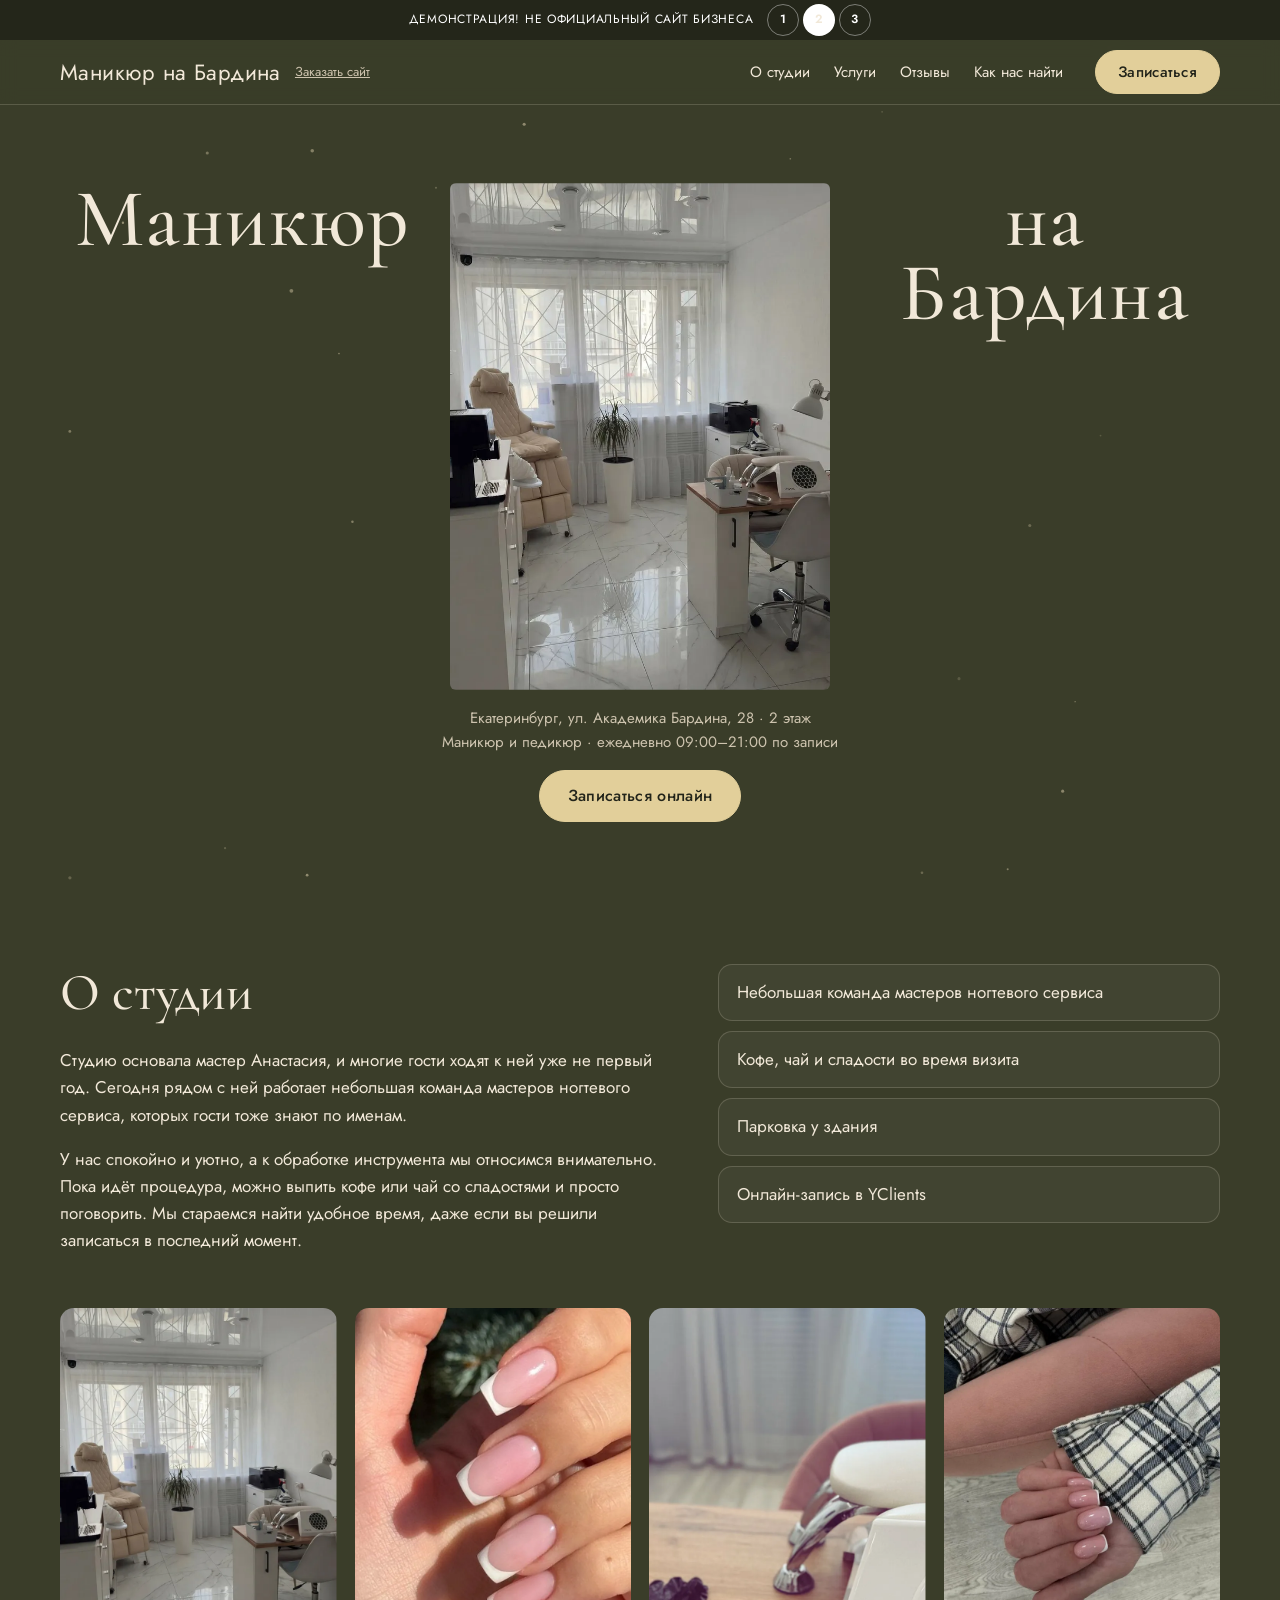
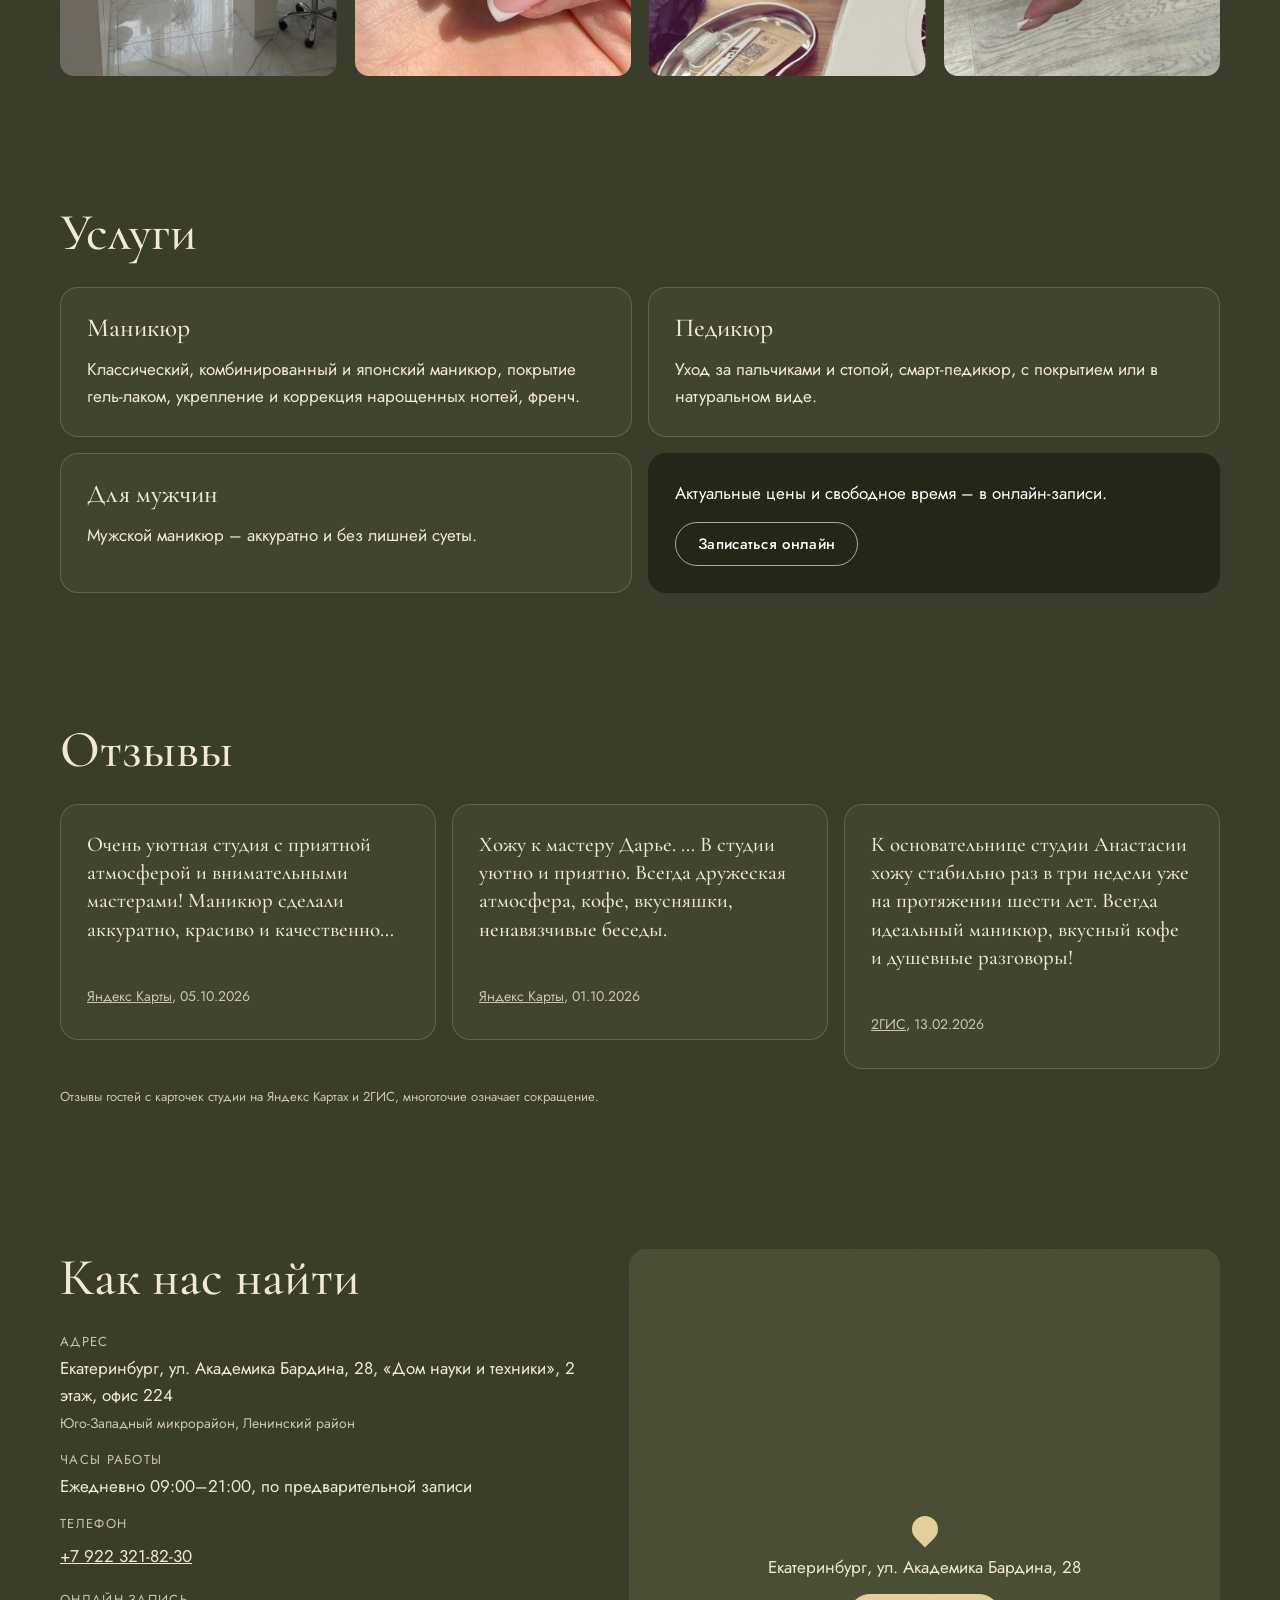
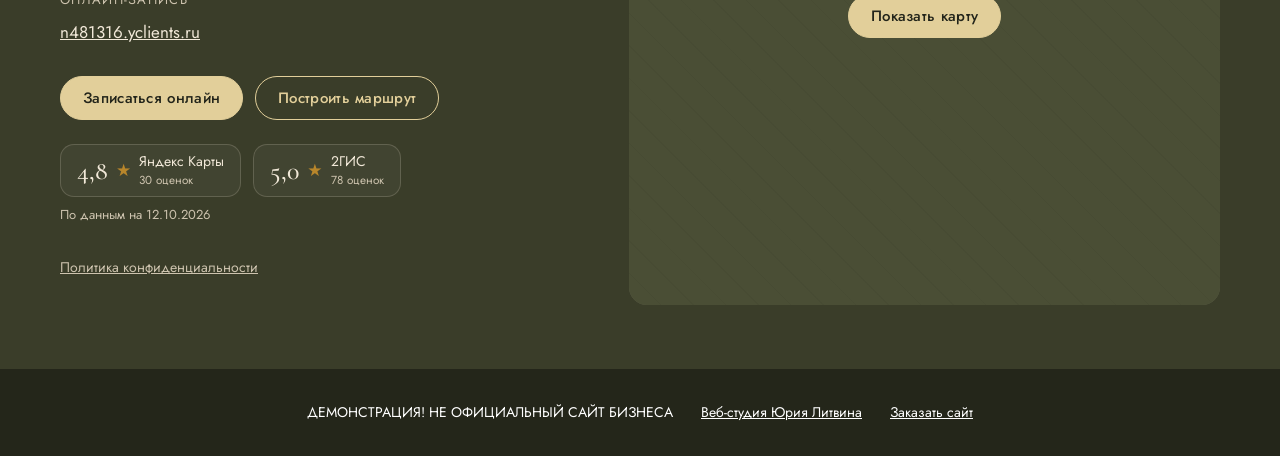
==== v2/index.html @ b66b6793 "Demo site" ====
<!DOCTYPE html>
<html lang="ru" class="v2">
<head>
<meta charset="utf-8">
<meta name="viewport" content="width=device-width, initial-scale=1.0">
<meta name="robots" content="noindex, nofollow">
<title>Маникюр на Бардина · ногтевая студия в Екатеринбурге</title>
<meta name="description" content="Маникюр на Бардина · ногтевая студия в Екатеринбурге на ул. Академика Бардина, 28: маникюр, педикюр, мужской маникюр. Ежедневно 09:00–21:00 по записи.">
<meta name="theme-color" content="#2a1e21">
<link rel="icon" sizes="any" href="../logos/favicon.ico">
<link rel="icon" type="image/svg+xml" href="../logos/favicon.svg">
<link rel="icon" type="image/png" sizes="32x32" href="../logos/favicon-32x32.png">
<link rel="apple-touch-icon" sizes="180x180" href="../logos/apple-touch-icon.png">
<link rel="preload" href="../fonts/jost_vf_cyrillic-wght-normal.woff2" as="font" type="font/woff2" crossorigin>
<link rel="preload" href="../fonts/cormorant-garamond_cyrillic-500-normal.woff2" as="font" type="font/woff2" crossorigin>
<link rel="stylesheet" href="../css/fonts.css">
<link rel="stylesheet" href="../css/styles.css">
<link rel="stylesheet" href="../css/v2.css">
</head>
<body>
<a class="skip" href="#main">К содержимому</a>
<canvas class="dust" id="dust" aria-hidden="true"></canvas>
<div class="top" id="topbar">
  <div class="demo-strip"><span class="demo-strip__t">ДЕМОНСТРАЦИЯ! НЕ ОФИЦИАЛЬНЫЙ САЙТ БИЗНЕСА</span><nav class="variants" aria-label="Варианты дизайна"><ul role="list"><li><a href="../index.html" aria-label="Вариант дизайна 1">1</a></li><li><a href="../v2/index.html" aria-current="page" aria-label="Вариант дизайна 2">2</a></li><li><a href="../v3/index.html" aria-label="Вариант дизайна 3">3</a></li></ul></nav></div>
  <header class="header">
    <div class="header__in wrap">
      <a class="brand" href="#top" aria-label="Маникюр на Бардина"><span class="brand__a">Маникюр </span><span class="brand__b">на Бардина</span><span class="brand__m">МБ</span></a>
      <a class="order-link" href="https://litviniuv.ru/webstudio/order/?c=b3jg">Заказать сайт</a>
      <nav class="nav" aria-label="Разделы сайта"><ul><li><a href="#about">О студии</a></li><li><a href="#services">Услуги</a></li><li><a href="#reviews">Отзывы</a></li><li><a href="#contacts">Как нас найти</a></li></ul></nav>
      <a class="btn btn--accent header__book" href="https://n481316.yclients.ru/">Записаться</a>
      <a class="header__booksm" href="https://n481316.yclients.ru/" aria-label="Записаться онлайн"><span aria-hidden="true">Запись</span><svg viewBox="0 0 24 24" width="20" height="20" aria-hidden="true"><path fill="currentColor" d="M7 2h2v2h6V2h2v2h3a1 1 0 0 1 1 1v15a1 1 0 0 1-1 1H4a1 1 0 0 1-1-1V5a1 1 0 0 1 1-1h3zm12 7H5v10h14zM7 11h4v4H7z"/></svg></a>
      <button class="burger" type="button" aria-expanded="false" aria-controls="menu" aria-label="Открыть меню"><span class="burger__bar" aria-hidden="true"></span></button>
    </div>
  </header>
</div>
<div class="menu" id="menu" hidden>
  <nav class="menu__nav" aria-label="Меню">
    <ul><li><a href="#about">О студии</a></li><li><a href="#services">Услуги</a></li><li><a href="#reviews">Отзывы</a></li><li><a href="#contacts">Как нас найти</a></li><li><a href="https://n481316.yclients.ru/">Записаться онлайн</a></li><li><a href="tel:+79223218230">Позвонить +7 922 321-82-30</a></li><li><a href="https://litviniuv.ru/webstudio/order/?c=b3jg">Заказать сайт</a></li></ul>
  </nav>
  <div class="menu__contacts">
    <p>Екатеринбург, ул. Академика Бардина, 28, «Дом науки и техники», 2 этаж, офис 224<br>Ежедневно 09:00–21:00, по предварительной записи</p>
    <p><a href="tel:+79223218230">+7 922 321-82-30</a></p>
  </div>
</div>

<main id="main">

  <section class="h9" id="top" aria-labelledby="hero-h">
    <div class="wrap h9__in">
      <h1 id="hero-h" class="h9__h"><span class="h9__w h9__w--l">Маникюр</span><span class="h9__w h9__w--r">на Бардина</span><span class="sr"> · ногтевая студия в Екатеринбурге</span></h1>
      <figure class="h9__photo" id="h9photo"><img src="../images/interior-01.webp" alt="Светлый кабинет студии с мраморным полом, педикюрным креслом и маникюрным столом" width="720" height="960" fetchpriority="high"></figure>
      <p class="h9__line">Екатеринбург, ул. Академика Бардина, 28 · 2 этаж<br>Маникюр и педикюр · ежедневно 09:00–21:00 по записи</p>
      <a class="btn btn--accent btn--lg h9__btn" href="https://n481316.yclients.ru/">Записаться онлайн</a>
    </div>
  </section>

  <section class="section about" id="about" aria-labelledby="about-h">
    <div class="wrap">
      <div class="about__grid">
        <div class="about__text" data-reveal>
          <h2 id="about-h">О студии</h2>
          <p>Студию основала мастер Анастасия, и многие гости ходят к ней уже не первый год. Сегодня рядом с ней работает небольшая команда мастеров ногтевого сервиса, которых гости тоже знают по именам.</p>
          <p>У нас спокойно и уютно, а к обработке инструмента мы относимся внимательно. Пока идёт процедура, можно выпить кофе или чай со сладостями и просто поговорить. Мы стараемся найти удобное время, даже если вы решили записаться в последний момент.</p>
        </div>
        <ul class="perks" role="list" data-reveal>
          <li>Небольшая команда мастеров ногтевого сервиса</li><li>Кофе, чай и сладости во время визита</li><li>Парковка у здания</li><li>Онлайн-запись в YClients</li>
        </ul>
      </div>
      <ul class="grid34" role="list" aria-label="Фото студии и работ">
        <li class="tile" data-reveal><img src="../images/interior-01.webp" alt="Светлый кабинет с мраморным полом, педикюрным креслом и маникюрным столом" width="720" height="960" loading="lazy" decoding="async"></li>
        <li class="tile" data-reveal><img src="../images/work-01.webp" alt="Нежно-розовый френч на квадратных ногтях" width="720" height="960" loading="lazy" decoding="async"></li>
        <li class="tile" data-reveal><img src="../images/interior-02.webp" alt="Маникюрный стол: лоток с инструментом в крафт-пакете и перчатки" width="720" height="960" loading="lazy" decoding="async"></li>
        <li class="tile" data-reveal><img src="../images/work-02.webp" alt="Нюдовый френч на фоне клетчатого рукава" width="720" height="960" loading="lazy" decoding="async"></li>
      </ul>
    </div>
  </section>

  <section class="section services" id="services" aria-labelledby="services-h">
    <div class="wrap">
      <h2 id="services-h" data-reveal>Услуги</h2>
      <ul class="svc" role="list">
        <li class="svc__item" data-reveal><h3>Маникюр</h3><p>Классический, комбинированный и японский маникюр, покрытие гель-лаком, укрепление и коррекция нарощенных ногтей, френч.</p></li><li class="svc__item" data-reveal><h3>Педикюр</h3><p>Уход за пальчиками и стопой, смарт-педикюр, с покрытием или в натуральном виде.</p></li><li class="svc__item" data-reveal><h3>Для мужчин</h3><p>Мужской маникюр – аккуратно и без лишней суеты.</p></li>
        <li class="svc__item svc__item--cta" data-reveal><p>Актуальные цены и свободное время – в онлайн-записи.</p><a class="btn btn--ghost" href="https://n481316.yclients.ru/">Записаться онлайн</a></li>
      </ul>
    </div>
  </section>

  <section class="section" id="reviews" aria-labelledby="reviews-h">
    <div class="wrap">
      <h2 id="reviews-h" data-reveal>Отзывы</h2>
      <ul class="reviews" role="list"><li data-reveal><figure class="review"><blockquote><p>Очень уютная студия с приятной атмосферой и внимательными мастерами! Маникюр сделали аккуратно, красиво и качественно…</p></blockquote><figcaption><a href="https://yandex.com/maps/org/manikyur_na_bardina/224290098266/">Яндекс Карты</a>, 05.10.2026</figcaption></figure></li><li data-reveal><figure class="review"><blockquote><p>Хожу к мастеру Дарье. … В студии уютно и приятно. Всегда дружеская атмосфера, кофе, вкусняшки, ненавязчивые беседы.</p></blockquote><figcaption><a href="https://yandex.com/maps/org/manikyur_na_bardina/224290098266/">Яндекс Карты</a>, 01.10.2026</figcaption></figure></li><li data-reveal><figure class="review"><blockquote><p>К основательнице студии Анастасии хожу стабильно раз в три недели уже на протяжении шести лет. Всегда идеальный маникюр, вкусный кофе и душевные разговоры!</p></blockquote><figcaption><a href="https://2gis.ru/ekaterinburg/firm/70000001057417125">2ГИС</a>, 13.02.2026</figcaption></figure></li></ul>
      <p class="reviews__note" data-reveal>Отзывы гостей с карточек студии на Яндекс Картах и 2ГИС, многоточие означает сокращение.</p>
    </div>
  </section>

  <section class="section contacts" id="contacts" aria-labelledby="contacts-h">
    <div class="wrap contacts__grid">
      <div class="contacts__info" data-reveal>
        <h2 id="contacts-h">Как нас найти</h2>
        <dl class="facts">
          <div><dt>Адрес</dt><dd>Екатеринбург, ул. Академика Бардина, 28, «Дом науки и техники», 2 этаж, офис 224<br><span class="facts__note">Юго-Западный микрорайон, Ленинский район</span></dd></div>
          <div><dt>Часы работы</dt><dd>Ежедневно 09:00–21:00, по предварительной записи</dd></div>
          <div><dt>Телефон</dt><dd><a href="tel:+79223218230">+7 922 321-82-30</a></dd></div>
          <div><dt>Онлайн-запись</dt><dd><a href="https://n481316.yclients.ru/">n481316.yclients.ru</a></dd></div>
        </dl>
        <div class="contacts__cta">
          <a class="btn btn--accent" href="https://n481316.yclients.ru/">Записаться онлайн</a>
          <a class="btn btn--ghost" href="https://yandex.ru/maps/?rtext=~%D0%95%D0%BA%D0%B0%D1%82%D0%B5%D1%80%D0%B8%D0%BD%D0%B1%D1%83%D1%80%D0%B3%2C%20%D1%83%D0%BB%D0%B8%D1%86%D0%B0%20%D0%90%D0%BA%D0%B0%D0%B4%D0%B5%D0%BC%D0%B8%D0%BA%D0%B0%20%D0%91%D0%B0%D1%80%D0%B4%D0%B8%D0%BD%D0%B0%2C%2028">Построить маршрут</a>
        </div>
        <ul class="rating" role="list" aria-label="Оценки на картах и в сервисе записи">
          <li><a href="https://yandex.com/maps/org/manikyur_na_bardina/224290098266/"><span class="rating__score">4,8</span><span class="rating__star" aria-hidden="true">★</span><span class="rating__src">Яндекс Карты<br><small>30 оценок</small></span></a></li>
          <li><a href="https://2gis.ru/ekaterinburg/firm/70000001057417125"><span class="rating__score">5,0</span><span class="rating__star" aria-hidden="true">★</span><span class="rating__src">2ГИС<br><small>78 оценок</small></span></a></li>
        </ul>
        <p class="rating__date">По данным на 12.10.2026</p>
        <p class="contacts__legal"><a href="../privacy/index.html">Политика конфиденциальности</a></p>
      </div>
      <div class="map" id="map" data-reveal data-map-src="https://yandex.ru/map-widget/v1/?text=%D0%95%D0%BA%D0%B0%D1%82%D0%B5%D1%80%D0%B8%D0%BD%D0%B1%D1%83%D1%80%D0%B3%2C%20%D1%83%D0%BB%D0%B8%D1%86%D0%B0%20%D0%90%D0%BA%D0%B0%D0%B4%D0%B5%D0%BC%D0%B8%D0%BA%D0%B0%20%D0%91%D0%B0%D1%80%D0%B4%D0%B8%D0%BD%D0%B0%2C%2028&z=16" data-map-title="Карта: Екатеринбург, ул. Академика Бардина, 28">
        <div class="map__ph">
          <span class="map__pin" aria-hidden="true"></span>
          <p class="map__addr">Екатеринбург, ул. Академика Бардина, 28</p>
          <button class="btn btn--accent map__btn" type="button" hidden>Показать карту</button>
        </div>
      </div>
    </div>
  </section>

</main>
<footer class="footer">
  <ul class="footer__row wrap" role="list">
    <li>ДЕМОНСТРАЦИЯ! НЕ ОФИЦИАЛЬНЫЙ САЙТ БИЗНЕСА</li>
    <li><a href="https://litviniuv.ru/webstudio/">Веб-студия Юрия Литвина</a></li>
    <li><a href="https://litviniuv.ru/webstudio/order/?c=b3jg">Заказать сайт</a></li>
  </ul>
</footer>
<script src="../js/main.js" defer></script>
<script src="../js/v2.js" defer></script>
</body>
</html>
---- css/fonts.css ----
@font-face{font-family:"Jost";src:url(../fonts/jost_vf_cyrillic-wght-normal.woff2) format("woff2");font-weight:300 700;font-display:swap;unicode-range:U+0301,U+0400-045F,U+0490-0491,U+04B0-04B1,U+2116}
@font-face{font-family:"Jost";src:url(../fonts/jost_vf_latin-wght-normal.woff2) format("woff2");font-weight:300 700;font-display:swap;unicode-range:U+0000-00FF,U+0131,U+0152-0153,U+02BB-02BC,U+02C6,U+02DA,U+02DC,U+2000-206F,U+20AC,U+2122,U+2191,U+2193,U+2212,U+2215,U+FEFF,U+FFFD}
@font-face{font-family:"Cormorant Garamond";src:url(../fonts/cormorant-garamond_cyrillic-500-normal.woff2) format("woff2");font-weight:500;font-display:swap;unicode-range:U+0301,U+0400-045F,U+0490-0491,U+04B0-04B1,U+2116}
@font-face{font-family:"Cormorant Garamond";src:url(../fonts/cormorant-garamond_latin-500-normal.woff2) format("woff2");font-weight:500;font-display:swap;unicode-range:U+0000-00FF,U+0131,U+0152-0153,U+2000-206F,U+20AC,U+2122,U+FEFF,U+FFFD}
@font-face{font-family:"Cormorant Garamond";src:url(../fonts/cormorant-garamond_cyrillic-500-italic.woff2) format("woff2");font-weight:500;font-style:italic;font-display:swap;unicode-range:U+0301,U+0400-045F,U+0490-0491,U+04B0-04B1,U+2116}
@font-face{font-family:"Cormorant Garamond";src:url(../fonts/cormorant-garamond_latin-500-italic.woff2) format("woff2");font-weight:500;font-style:italic;font-display:swap;unicode-range:U+0000-00FF,U+0131,U+0152-0153,U+2000-206F,U+20AC,U+2122,U+FEFF,U+FFFD}
---- css/styles.css ----
:root{--bg:#f7f2f0;--card:#fdfaf9;--ink:#2a1e21;--muted:#6c5a5e;--line:#e6d9d6;--accent:#8e4a58;--accent-ink:#fff;--wrap:1160px;--serif:"Cormorant Garamond",Georgia,serif;--sans:"Jost",system-ui,sans-serif;--topH:112px}
*,*::before,*::after{box-sizing:border-box}
html{scroll-behavior:smooth;scroll-padding-top:var(--topH);-webkit-text-size-adjust:100%}
@media (prefers-reduced-motion:reduce){html{scroll-behavior:auto}*,*::before,*::after{animation:none!important;transition:none!important}}
body{margin:0;background:var(--bg);color:var(--ink);font:400 17px/1.6 var(--sans);overflow-x:hidden}
img{display:block;max-width:100%;height:auto}
a{color:inherit}
h1,h2,h3{font-family:var(--serif);font-weight:500;line-height:1.1;margin:0 0 .5em}
h2{font-size:clamp(34px,5vw,52px)}
h3{font-size:26px}
p{margin:0 0 1em}
ul[role=list]{list-style:none;margin:0;padding:0}
.wrap{width:min(100% - 40px,var(--wrap));margin-inline:auto}
.nw{white-space:nowrap}
.sr{position:absolute;width:1px;height:1px;overflow:hidden;clip:rect(0 0 0 0);white-space:nowrap}
.skip{position:absolute;left:8px;top:-60px;z-index:100;background:var(--ink);color:#fff;padding:10px 14px}
.skip:focus{top:8px}
:focus-visible{outline:2px solid var(--accent);outline-offset:3px}
/* top */
.top{position:sticky;top:0;z-index:50}
html.is-locked .top{position:fixed;left:0;right:0}
.demo-strip{display:flex;flex-wrap:wrap;align-items:center;justify-content:center;gap:4px 14px;margin:0;padding:4px 12px;background:var(--ink);color:#fff;font-size:12px;letter-spacing:.06em;text-align:center}
.demo-strip__t{padding:4px 0}
.variants ul{display:flex;gap:4px}
.variants a{display:grid;place-items:center;min-width:32px;height:32px;border:1px solid rgba(255,255,255,.4);border-radius:16px;text-decoration:none;font-weight:600}
.variants a[aria-current]{background:#fff;color:var(--ink)}
.header{background:color-mix(in srgb,var(--bg) 94%,transparent);backdrop-filter:blur(8px);border-bottom:1px solid var(--line)}
.header__in{display:flex;align-items:center;gap:14px;min-height:64px}
.brand{font:400 22px/1 var(--sans);letter-spacing:.02em;text-decoration:none;white-space:nowrap}
.order-link{font-size:13px;color:var(--muted);white-space:nowrap;padding:12px 0}
.nav{margin-left:auto;display:none}
.nav ul{display:flex;gap:4px;list-style:none;margin:0;padding:0}
.nav a{display:block;padding:12px 10px;text-decoration:none;font-size:15px}
.nav a:hover{color:var(--accent)}
.header__book{margin-left:auto}
.burger{width:44px;height:44px;border:0;background:none;display:grid;place-items:center;cursor:pointer;color:inherit;padding:0}
.burger__bar,.burger__bar::before,.burger__bar::after{display:block;width:22px;height:2px;background:currentColor;position:relative;transition:transform .2s}
.burger__bar::before,.burger__bar::after{content:"";position:absolute;left:0}
.burger__bar::before{top:-7px}.burger__bar::after{top:7px}
.burger[aria-expanded=true] .burger__bar{background:transparent}
.burger[aria-expanded=true] .burger__bar::before{transform:translateY(7px) rotate(45deg)}
.burger[aria-expanded=true] .burger__bar::after{transform:translateY(-7px) rotate(-45deg)}
@media (max-width:519px){.header .header__book{display:none}.burger{margin-left:auto}}
@media (min-width:960px){.nav{display:block}.header__book{margin-left:8px}.burger{display:none}}
.menu{position:fixed;inset:var(--topH) 0 0;z-index:45;background:var(--bg);overflow:auto;padding:12px 20px 32px;opacity:0;transition:opacity .2s}
.menu.is-open{opacity:1}
.menu ul{list-style:none;margin:0;padding:0}
.menu__nav a{display:flex;align-items:center;min-height:52px;border-bottom:1px solid var(--line);font:500 26px/1.2 var(--serif);text-decoration:none}
.menu__contacts{margin-top:20px;color:var(--muted)}
.menu__contacts a{display:inline-block;padding:10px 0}
/* buttons */
.btn{display:inline-flex;align-items:center;justify-content:center;min-height:44px;padding:10px 22px;border-radius:999px;border:1px solid var(--accent);font:500 15px/1.2 var(--sans);letter-spacing:.02em;text-decoration:none;cursor:pointer;text-align:center}
.btn--accent{background:var(--accent);color:var(--accent-ink)}
.btn--accent:hover{filter:brightness(1.1)}
.btn--ghost{background:transparent;color:var(--accent)}
.btn--lg{min-height:52px;padding:14px 28px;font-size:16px}
/* hero */
.hero{padding:40px 0 56px}
.hero__in{display:grid;gap:32px;align-items:center}
.eyebrow{font-size:13px;letter-spacing:.14em;text-transform:uppercase;color:var(--accent);margin-bottom:16px}
.hero h1{font-size:clamp(38px,6.4vw,72px)}
.lead{font-size:18px;color:var(--muted);max-width:560px}
.cta{display:flex;flex-wrap:wrap;gap:12px;margin:24px 0}
.hero__facts{display:flex;flex-wrap:wrap;gap:6px 22px;color:var(--muted);font-size:15px}
.hero__photo{margin:0;justify-self:center;width:min(100%,420px)}
.hero__photo img{width:100%;aspect-ratio:3/4;object-fit:cover;border-radius:200px 200px 16px 16px}
@media (min-width:860px){.hero{padding:64px 0 88px}.hero__in{grid-template-columns:1.25fr 1fr;gap:56px}}
/* sections */
.section{padding:64px 0}
.section:nth-of-type(even){background:var(--card)}
.about__grid{display:grid;gap:24px;margin-bottom:36px}
.perks{display:grid;gap:10px;align-content:start}
.perks li{padding:14px 18px;border:1px solid var(--line);border-radius:14px;background:var(--bg)}
@media (min-width:860px){.about__grid{grid-template-columns:1.2fr 1fr;gap:56px}}
.grid34{display:grid;grid-template-columns:repeat(2,1fr);gap:12px}
@media (min-width:720px){.grid34{grid-template-columns:repeat(4,1fr);gap:18px}}
.tile{margin:0}
.tile img{width:100%;aspect-ratio:3/4;object-fit:cover;border-radius:14px}
.svc{display:grid;gap:16px}
@media (min-width:860px){.svc{grid-template-columns:repeat(2,1fr)}}
.svc__item{padding:26px;border:1px solid var(--line);border-radius:18px;background:var(--bg)}
.svc__item p:last-child{margin:0}
.svc__item--cta{display:flex;flex-direction:column;align-items:flex-start;justify-content:center;gap:14px;background:var(--ink);color:#fff;border-color:var(--ink)}
.svc__item--cta p{margin:0}
.svc__item--cta .btn--ghost{color:#fff;border-color:rgba(255,255,255,.6)}
.reviews{display:grid;gap:16px}
@media (min-width:860px){.reviews{grid-template-columns:repeat(3,1fr)}}
.review{margin:0;padding:26px;border-radius:18px;background:var(--bg);border:1px solid var(--line);display:flex;flex-direction:column;gap:14px}
.review blockquote{margin:0;font:500 21px/1.35 var(--serif)}
.review figcaption{color:var(--muted);font-size:14px;margin-top:auto}
.contacts__grid{display:grid;gap:32px}
@media (min-width:960px){.contacts__grid{grid-template-columns:1fr 1.1fr;align-items:start}}
.facts{margin:0 0 24px;display:grid;gap:14px}
.facts dt{font-size:13px;letter-spacing:.1em;text-transform:uppercase;color:var(--muted)}
.facts dd{margin:2px 0 0}
.facts a{display:inline-block;padding:6px 0}
.contacts__cta{display:flex;flex-wrap:wrap;gap:12px;margin-bottom:24px}
.rating{display:flex;flex-wrap:wrap;gap:12px}
.rating a{display:flex;align-items:center;gap:8px;min-height:44px;padding:8px 16px;border:1px solid var(--line);border-radius:14px;text-decoration:none;background:var(--card)}
.rating__score{font:500 26px/1 var(--serif)}
.rating__star{color:#b8862b}
.rating__src{font-size:14px;line-height:1.25}
.rating__src small{color:var(--muted)}
.rating__date{font-size:13px;color:var(--muted);margin:8px 0 20px}
.contacts__legal a{display:inline-block;padding:10px 0;font-size:14px;color:var(--muted)}
.map{position:relative;aspect-ratio:4/3;border-radius:18px;overflow:hidden;background:var(--line)}
.map iframe{position:absolute;inset:0;width:100%;height:100%;border:0}
.map__ph{position:absolute;inset:0;display:grid;place-content:center;justify-items:center;gap:12px;text-align:center;padding:20px;background:repeating-linear-gradient(45deg,transparent 0 22px,rgba(0,0,0,.035) 22px 23px)}
.map__pin{width:26px;height:26px;border-radius:50% 50% 50% 0;transform:rotate(-45deg);background:var(--accent)}
.map__addr{margin:0}
/* footer */
.footer{background:var(--ink);color:#fff;padding:22px 0;font-size:14px}
.footer .footer__row{margin:0 auto;display:flex;flex-wrap:wrap;justify-content:center;align-items:center;gap:6px 28px;text-align:center}
.footer a{display:inline-block;padding:10px 0}
@media (min-width:960px){.footer .footer__row{flex-wrap:nowrap}}
/* reveal */
html.rv [data-reveal]{opacity:0;transform:translateY(18px);transition:opacity .7s ease,transform .7s ease}
html.rv [data-reveal].is-in{opacity:1;transform:none}
.simple__main{padding:64px 0;min-height:50vh}
.header__booksm{display:none;min-height:44px;padding:0 14px;gap:6px;border-radius:999px;background:var(--accent);color:var(--accent-ink);align-items:center;flex:none;text-decoration:none;font:500 14px/1 var(--sans)}
.header__booksm svg{width:16px;height:16px}
@media (max-width:519px){.header .header__booksm{display:inline-flex;margin-left:auto}.header .burger{margin-left:0}}
.brand__m{display:none}
@media (max-width:519px){.brand__a{display:none}}
@media (max-width:399px){.header__in{gap:8px}.brand__b{display:none}.brand__m{display:inline;font-weight:600}}
.review figcaption a{color:inherit;display:inline-block;padding:6px 0}
.reviews__note{margin-top:18px;font-size:13px;color:var(--muted)}
.facts__note{font-size:14px;color:var(--muted)}
.brand b{font-weight:600}
@media (min-width:960px){.contacts__grid{align-items:stretch}.contacts .map{aspect-ratio:auto;height:100%;min-height:420px}}
---- css/v2.css ----
/* prompt 9: place between two words */
.v2{--bg:#3a3d29;--card:#43472f;--ink:#f1e8d8;--muted:#cdc3ae;--line:rgba(241,232,216,.18);--accent:#e2cf9a;--accent-ink:#22241a}
.v2 body{background:var(--bg)}
.v2 .demo-strip{background:#24261a}
.v2 .header{background:rgba(58,61,41,.92)}
.v2 .section:nth-of-type(even){background:transparent}
.v2 .section{position:relative;z-index:1}
.v2 .perks li,.v2 .svc__item,.v2 .review,.v2 .rating a{background:rgba(255,255,255,.04)}
.v2 .svc__item--cta{background:#24261a;border-color:#24261a}
.v2 .footer{background:#24261a;position:relative;z-index:1}
.v2 .map__ph{background-color:#4a4e35}
.dust{position:fixed;inset:0;width:100%;height:100%;pointer-events:none;z-index:0}
.v2 main,.v2 .top{position:relative}
.v2 .top{position:sticky}
.v2 html.is-locked .top,html.v2.is-locked .top{position:fixed}
.h9{position:relative;z-index:1;padding:28px 0 48px;min-height:calc(100svh - var(--topH))}
.h9__in{display:grid;justify-items:center;text-align:center;gap:18px}
.h9__h{display:contents;margin:0}
.h9__w{font:500 clamp(64px,20vw,110px)/.9 var(--serif);letter-spacing:.02em;transition:transform 1.4s cubic-bezier(.2,.7,.2,1),filter 1.4s,opacity 1.4s}
.h9__w--l,.h9__w--r{font-size:clamp(44px,14.5vw,72px)}
.h9__w--l{order:1}.h9__photo{order:2}.h9__w--r{order:3}.h9__line{order:4}.h9__btn{order:5}
.h9__photo{margin:0;width:min(72vw,340px);perspective:900px}
.h9__photo img{width:100%;aspect-ratio:3/4;object-fit:cover;border-radius:6px;clip-path:inset(0 0 0 0);transition:clip-path 1.5s cubic-bezier(.2,.7,.2,1),transform .4s ease}
.h9__line{margin:0;color:var(--muted);font-size:15px}
html.js:not(.ready) .h9__w--l{transform:translateY(-30px);filter:blur(8px);opacity:.2}
html.js:not(.ready) .h9__w--r{transform:translateY(30px);filter:blur(8px);opacity:.2}
html.js:not(.ready) .h9__photo img{clip-path:inset(100% 0 0 0)}
@media (min-width:860px){
 .h9{display:grid;align-items:center;padding:40px 0}
 .h9__in{grid-template-columns:1fr auto 1fr;grid-template-areas:"l p r" "x x x" "b b b";column-gap:40px;row-gap:16px}
 .h9__w--l{grid-area:l;justify-self:end}.h9__w--r{grid-area:r;justify-self:start}.h9__photo{grid-area:p;width:min(30vw,380px)}
 .h9__line{grid-area:x}.h9__btn{grid-area:b}
 .h9__w{font-size:clamp(90px,11vw,170px)}
 .h9__w--l,.h9__w--r{font-size:clamp(48px,6.4vw,96px)}
 html.js:not(.ready) .h9__w--l{transform:translateX(-80px)}
 html.js:not(.ready) .h9__w--r{transform:translateX(80px)}
}
html.rv .v2 .tile[data-reveal],html.rv.v2 .tile[data-reveal]{opacity:1;transform:none}
html.rv.v2 .tile img{clip-path:inset(100% 0 0 0);transition:clip-path 1.1s cubic-bezier(.2,.7,.2,1)}
html.rv.v2 .tile.is-in img{clip-path:inset(0 0 0 0)}
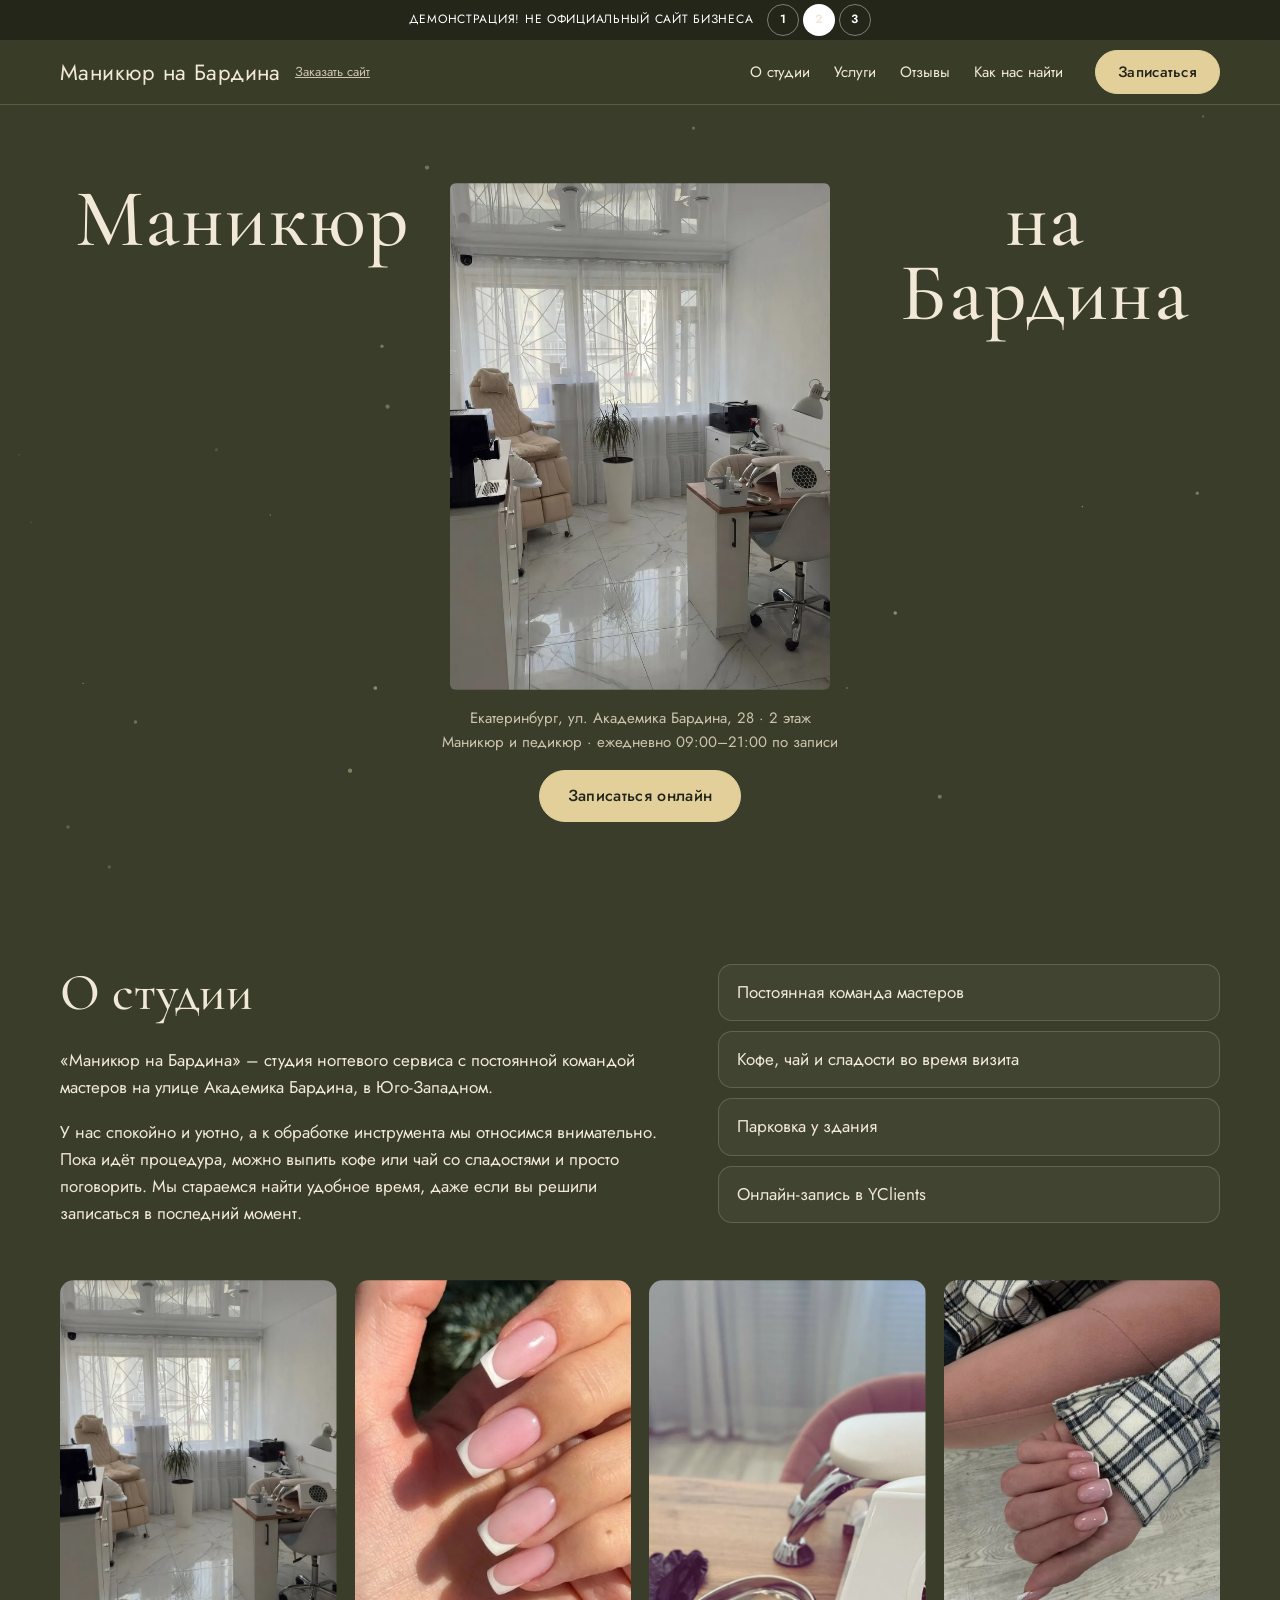
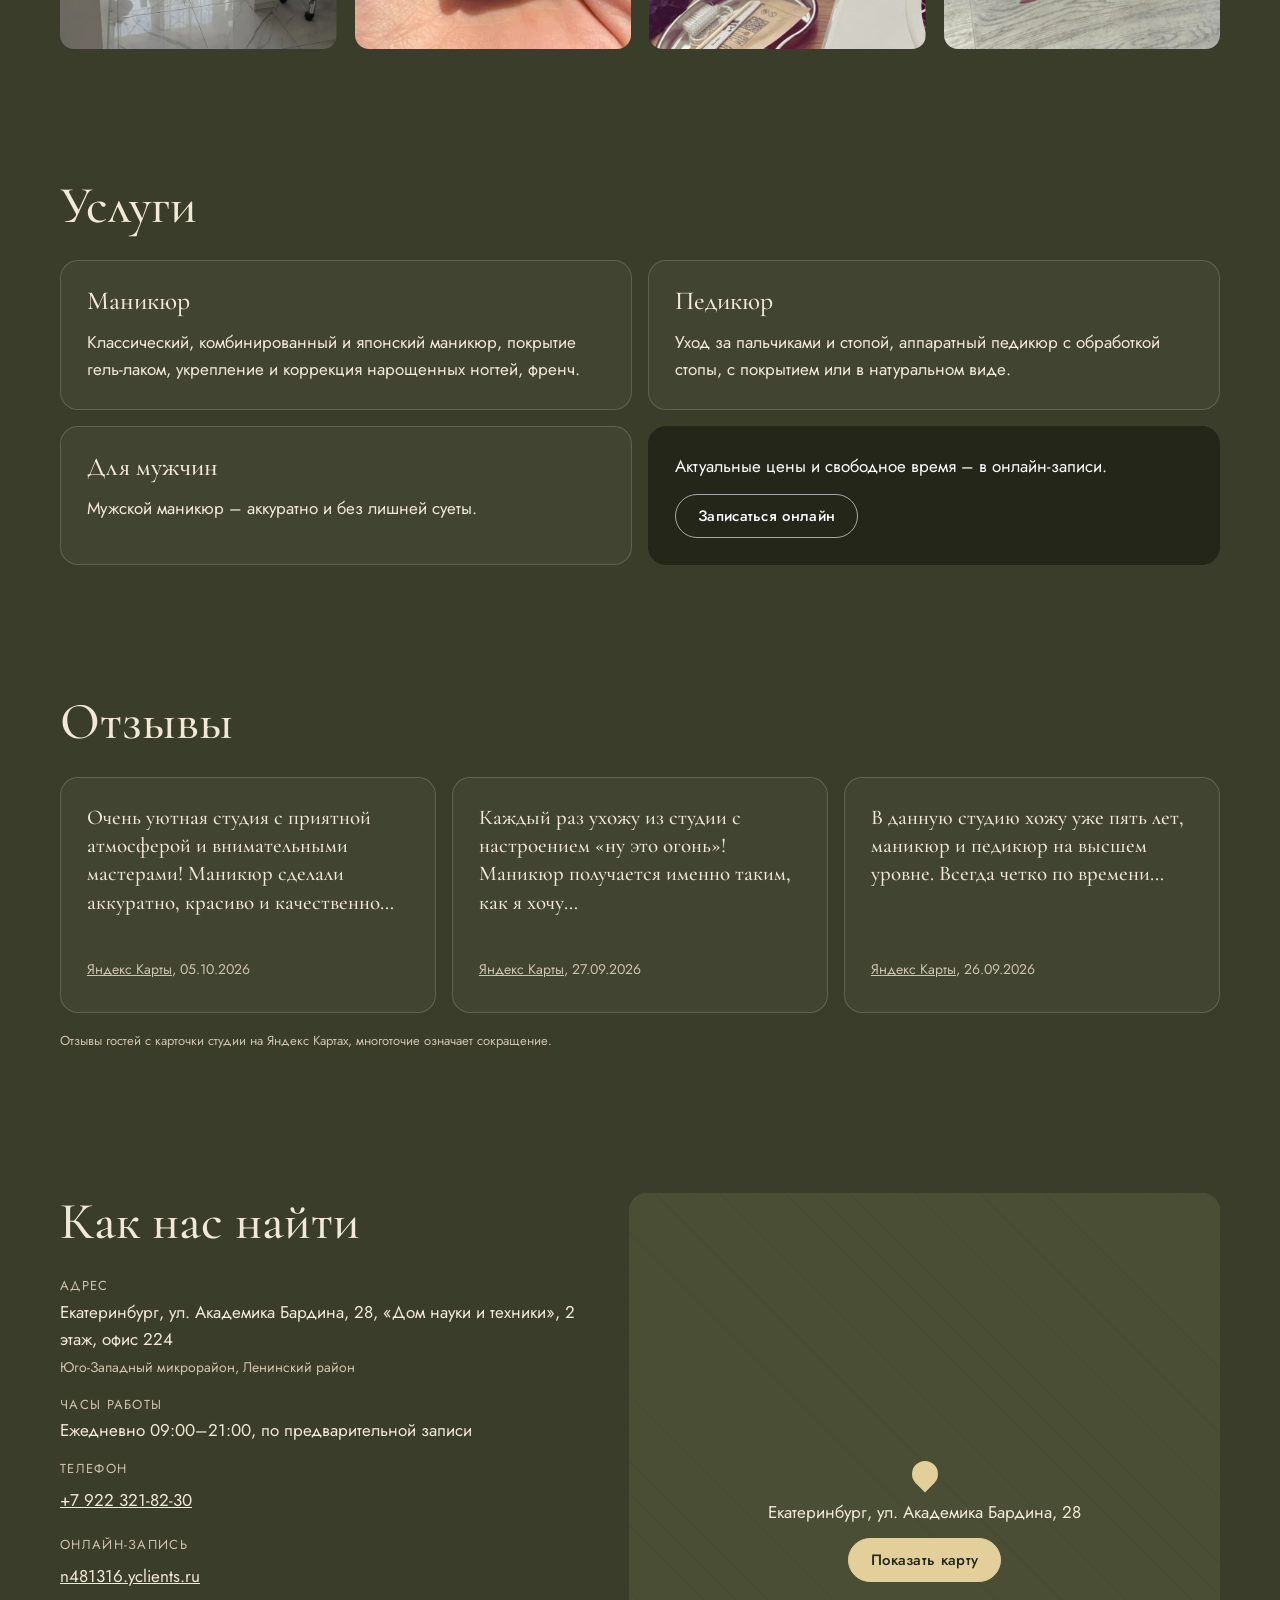
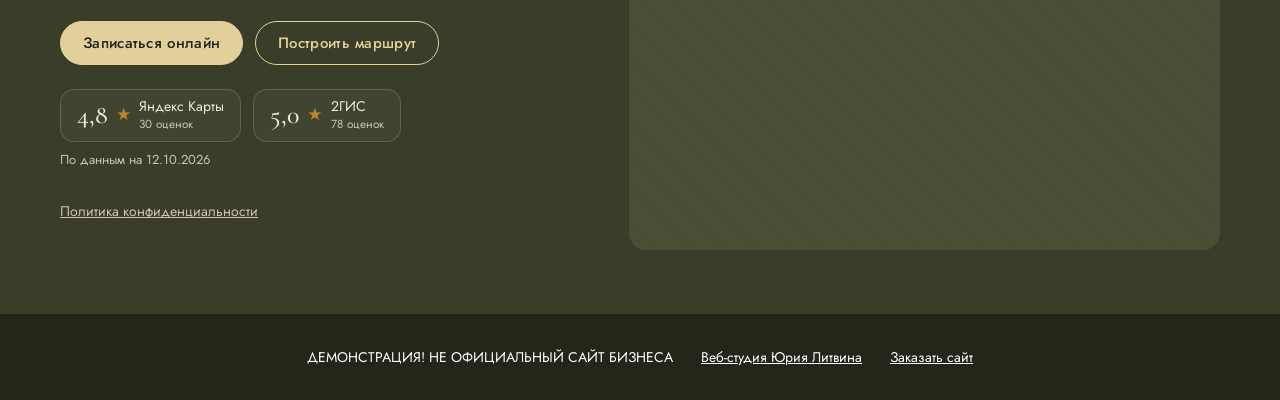
==== commit 03b6fdfe: "Demo site" ====
--- a/v2/index.html
+++ b/v2/index.html
@@ -59,11 +59,11 @@
       <div class="about__grid">
         <div class="about__text" data-reveal>
           <h2 id="about-h">О студии</h2>
-          <p>Студию основала мастер Анастасия, и многие гости ходят к ней уже не первый год. Сегодня рядом с ней работает небольшая команда мастеров ногтевого сервиса, которых гости тоже знают по именам.</p>
+          <p>«Маникюр на Бардина» – студия ногтевого сервиса с постоянной командой мастеров на улице Академика Бардина, в Юго-Западном.</p>
           <p>У нас спокойно и уютно, а к обработке инструмента мы относимся внимательно. Пока идёт процедура, можно выпить кофе или чай со сладостями и просто поговорить. Мы стараемся найти удобное время, даже если вы решили записаться в последний момент.</p>
         </div>
         <ul class="perks" role="list" data-reveal>
-          <li>Небольшая команда мастеров ногтевого сервиса</li><li>Кофе, чай и сладости во время визита</li><li>Парковка у здания</li><li>Онлайн-запись в YClients</li>
+          <li>Постоянная команда мастеров</li><li>Кофе, чай и сладости во время визита</li><li>Парковка у здания</li><li>Онлайн-запись в YClients</li>
         </ul>
       </div>
       <ul class="grid34" role="list" aria-label="Фото студии и работ">
@@ -79,7 +79,7 @@
     <div class="wrap">
       <h2 id="services-h" data-reveal>Услуги</h2>
       <ul class="svc" role="list">
-        <li class="svc__item" data-reveal><h3>Маникюр</h3><p>Классический, комбинированный и японский маникюр, покрытие гель-лаком, укрепление и коррекция нарощенных ногтей, френч.</p></li><li class="svc__item" data-reveal><h3>Педикюр</h3><p>Уход за пальчиками и стопой, смарт-педикюр, с покрытием или в натуральном виде.</p></li><li class="svc__item" data-reveal><h3>Для мужчин</h3><p>Мужской маникюр – аккуратно и без лишней суеты.</p></li>
+        <li class="svc__item" data-reveal><h3>Маникюр</h3><p>Классический, комбинированный и японский маникюр, покрытие гель-лаком, укрепление и коррекция нарощенных ногтей, френч.</p></li><li class="svc__item" data-reveal><h3>Педикюр</h3><p>Уход за пальчиками и стопой, аппаратный педикюр с обработкой стопы, с покрытием или в натуральном виде.</p></li><li class="svc__item" data-reveal><h3>Для мужчин</h3><p>Мужской маникюр – аккуратно и без лишней суеты.</p></li>
         <li class="svc__item svc__item--cta" data-reveal><p>Актуальные цены и свободное время – в онлайн-записи.</p><a class="btn btn--ghost" href="https://n481316.yclients.ru/">Записаться онлайн</a></li>
       </ul>
     </div>
@@ -88,8 +88,8 @@
   <section class="section" id="reviews" aria-labelledby="reviews-h">
     <div class="wrap">
       <h2 id="reviews-h" data-reveal>Отзывы</h2>
-      <ul class="reviews" role="list"><li data-reveal><figure class="review"><blockquote><p>Очень уютная студия с приятной атмосферой и внимательными мастерами! Маникюр сделали аккуратно, красиво и качественно…</p></blockquote><figcaption><a href="https://yandex.com/maps/org/manikyur_na_bardina/224290098266/">Яндекс Карты</a>, 05.10.2026</figcaption></figure></li><li data-reveal><figure class="review"><blockquote><p>Хожу к мастеру Дарье. … В студии уютно и приятно. Всегда дружеская атмосфера, кофе, вкусняшки, ненавязчивые беседы.</p></blockquote><figcaption><a href="https://yandex.com/maps/org/manikyur_na_bardina/224290098266/">Яндекс Карты</a>, 01.10.2026</figcaption></figure></li><li data-reveal><figure class="review"><blockquote><p>К основательнице студии Анастасии хожу стабильно раз в три недели уже на протяжении шести лет. Всегда идеальный маникюр, вкусный кофе и душевные разговоры!</p></blockquote><figcaption><a href="https://2gis.ru/ekaterinburg/firm/70000001057417125">2ГИС</a>, 13.02.2026</figcaption></figure></li></ul>
-      <p class="reviews__note" data-reveal>Отзывы гостей с карточек студии на Яндекс Картах и 2ГИС, многоточие означает сокращение.</p>
+      <ul class="reviews" role="list"><li data-reveal><figure class="review"><blockquote><p>Очень уютная студия с приятной атмосферой и внимательными мастерами! Маникюр сделали аккуратно, красиво и качественно…</p></blockquote><figcaption><a href="https://yandex.com/maps/org/manikyur_na_bardina/224290098266/">Яндекс Карты</a>, 05.10.2026</figcaption></figure></li><li data-reveal><figure class="review"><blockquote><p>Каждый раз ухожу из студии с настроением «ну это огонь»! Маникюр получается именно таким, как я хочу…</p></blockquote><figcaption><a href="https://yandex.com/maps/org/manikyur_na_bardina/224290098266/">Яндекс Карты</a>, 27.09.2026</figcaption></figure></li><li data-reveal><figure class="review"><blockquote><p>В данную студию хожу уже пять лет, маникюр и педикюр на высшем уровне. Всегда четко по времени…</p></blockquote><figcaption><a href="https://yandex.com/maps/org/manikyur_na_bardina/224290098266/">Яндекс Карты</a>, 26.09.2026</figcaption></figure></li></ul>
+      <p class="reviews__note" data-reveal>Отзывы гостей с карточки студии на Яндекс Картах, многоточие означает сокращение.</p>
     </div>
   </section>
 
--- a/css/styles.css
+++ b/css/styles.css
@@ -128,3 +128,6 @@
 .facts__note{font-size:14px;color:var(--muted)}
 .brand b{font-weight:600}
 @media (min-width:960px){.contacts__grid{align-items:stretch}.contacts .map{aspect-ratio:auto;height:100%;min-height:420px}}
+html.simple body{min-height:100vh;min-height:100svh;display:flex;flex-direction:column}
+html.simple .simple__main{flex:1 0 auto}
+.reviews>li{display:flex}.reviews .review{flex:1}
